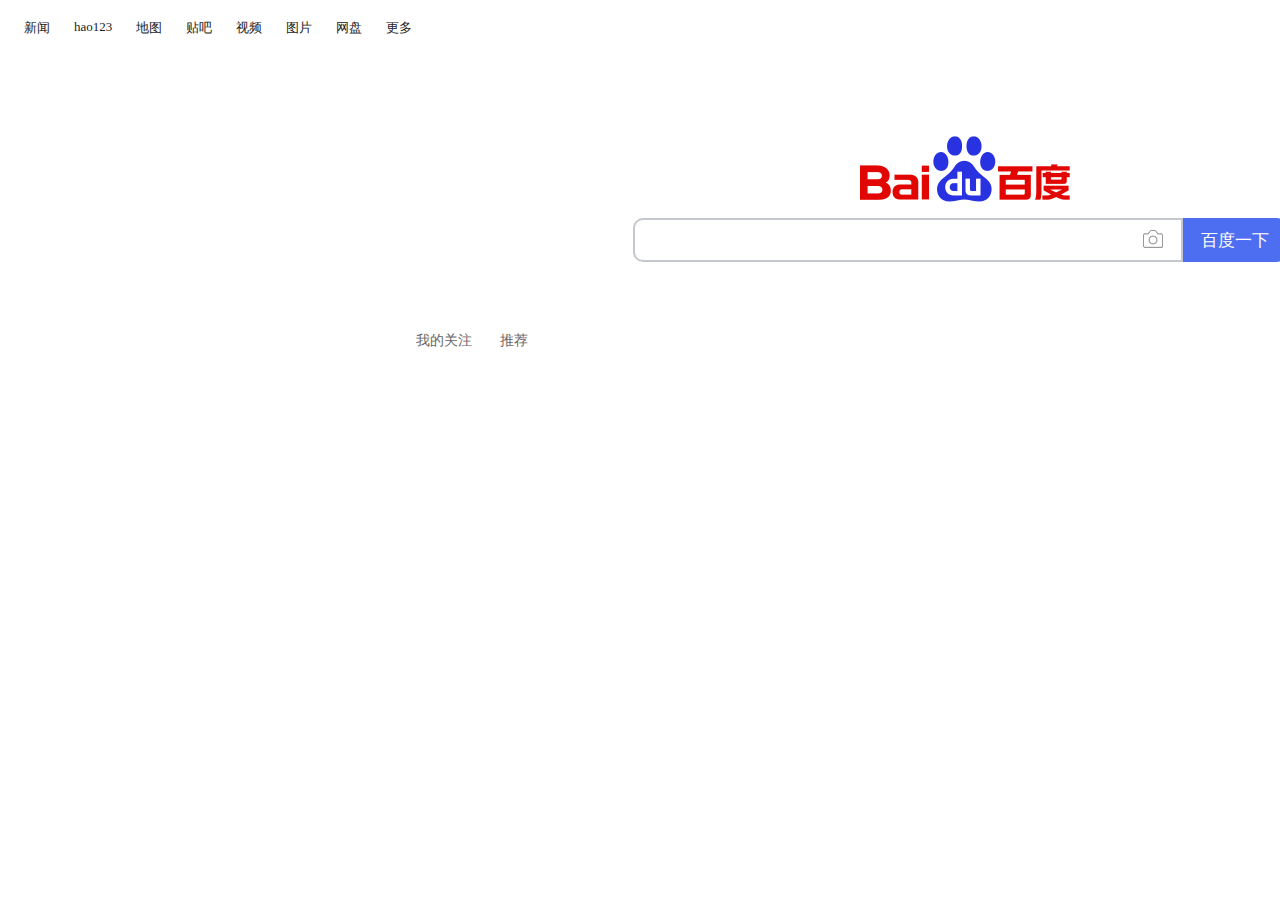
==== baidu/index.html @ 2cea9a26 "tijiaowenjian" ====
<!DOCTYPE html>
<html lang="en">
<head>
    <meta charset="UTF-8">
    <meta name="viewport" content="width=device-width, initial-scale=1.0">
    <title>百度一下，你就知道</title>
    <link rel="shortcut icon" href="favicon.ico" type="image/x-icon">
    <link rel="stylesheet" href="./index.css">
    <link rel="stylesheet" href="./iconfont/iconfont.css">
</head>
<body>
    <div class="upper">
        <div class="left">
            <a href="#">新闻</a>
            <a href="#">hao123</a>
            <a href="#">地图</a>
            <a href="#">贴吧</a>
            <a href="#">视频</a>
            <a href="#">图片</a>
            <a href="#">网盘</a>
            <a href="#">更多</a>
        </div>
        <div class="right">
            <div class="weather">
                <span class="city" >上饶</span>
                <img src="images/a2.png" alt="图片">
                <span class="temperature">35℃</span>
            </div>
            <span class="quality">优</span>
            <span class="settings">设置</span>
            <a href="#" class="avatar">
                <img  src="images/a3.png" alt="头像">
                <span>用户名</span>
            </a>
        </div>
    </div>
    <div class="head">
        <a href="#"><img src="images/a4.png" alt="baidu" width="270" height="129"></a>
        <div class="input">
            <input type="text"><i class="icon"></i><button>百度一下</button>
        </div>
    </div>
    <div class="tail">
        <div class="nav">
            <span class="follow">我的关注</span>
            <span class="recommended">推荐</span>

            <div class="custom"><span class="iconfont icon-a-tianjiawukuang"></span>自定义</div>
        </div>
    </div>
</body>
</html>
---- baidu/index.css ----
*{
    margin : 0;
    padding: 0;
    box-sizing: border-box;
}

.upper{
    display: flex;
    justify-content: space-between;
    text-decoration: none;
    width: 1920px;
    height: 60px;
    font-size: 13px;
    padding: 0 0 0 24px;
}
.upper .left{
    width: 441px;
    height: 60px;
    display: flex;
}

.upper .right{
    width: 512.47px;
    height: 60px;
    display: flex;
    padding: 0 24px 0 200px;
}
.upper .left a{
    text-decoration: none;
    color: #222222;
    margin: 19px 24px 0 0;
    padding: 0 0 19px;
}

.upper .right .weather{
    margin-left: 18.47px;
}

.upper .right .weather:hover{
    color: rgb(37, 139, 223);
    cursor: pointer;
}

.upper .right .quality:hover{
    cursor: default;
}

.upper .right .settings:hover{
    color: rgb(37, 139, 223);
    cursor: pointer;
}

.upper .right .weather span{
    display: inline-block;
}

.upper .right .quality{
    display: inline-block;
    color: #fff;
    font-size: 12px;
    width: 24px;
    height: 18px;
    
    margin: 19px 0 0 0;
    padding: 0 6px;
    background-color: #20a00f;
    border-radius: 9px;
}

.upper .right .city{
    margin: 19px 3px 0 0;
}

.upper .right .temperature{
    margin: 19px 4px 0 2px;
}

.upper .right .settings{
    display: inline-block;
    margin: 19px 0 0 24px;
}

.upper .right .weather img{
    vertical-align: middle;
    display: inline-block;
    width: 23px;
    height: 23px;
    margin: auto 0;
}

.upper .right .avatar {
    display: inline-block;
    text-decoration: none;
    margin: 15px 0 0 24px;
}

.upper .right .avatar img{
    display: inline-block;
    width: 28px;
    height: 28px;
    vertical-align: top;
    padding: 2px;
    border-radius: 50%;
    border: 1px solid #5c6bc5;
}

.upper .right .avatar span{
    display: inline-block;
    margin: 5px 0 0 6px;
}

.upper a:hover{
    color: rgb(37, 139, 223);
}

.head{
    text-align: center;
    width: 654px;
    height: 254px;
    margin: 0 633px;
}


.head img{
    margin: 25px 0 0 10px;
}

.head .input{
    width: 654px;
    height: 44px;
    position: relative;
}

.head input{
    width: 550px;
    height: 44px;
    font-size: 17px;
    padding: 12px 87px 12px 16px;
    border-radius: 10px 0 0 10px;
    border: 2px solid #c4c7ce;
}

.head .icon{
    width: 20px;
    height: 20px;
    display: inline-block;
    background-image: url(images/a5.png);
    background-repeat: no-repeat;
    background-size: 100%;
    position: absolute;
    top: 50%;
    right: 114px;
    transform: translate(-50%,-50%);
}

.head .icon:hover{
    background-position:0 110%;
    cursor: pointer;
}

.head button{
    width: 104px;
    height: 44px;
    font-size: 17px;
    color: #fff;
    background-color: #4E6EF2;
    border-radius: 0 10px 10px 0;
    border-width: 0;
    vertical-align: top;

    line-height: 45px;
}

.head input:focus {
    border: 2px solid #4E6EF2;
    outline: none;
}

.tail{
    width: 1152px;
    height: 334px;
    margin: 0 384px;
    padding: 14px 32px 0;
}

.tail .nav{
    width: 1088px;
    height: 30px;
    font-size: 14px;
    position: relative;
}

.tail .nav .follow{
    display: inline-block;
    color:#696666;
    width: 56px;
    height: 26px;
    margin: 4px 24px 0 0;
}

.tail .nav .recommended{
    display: inline-block;
    color:#696666;
    width: 28px;
    height: 26px;
    margin: 4px 24px 0 0;
}

.tail .nav .custom{
    display: inline-block;
    height: 30px;
    line-height: 30px;
    right: 0;
    position: absolute;
}

.tail .nav .custom .iconfont{
    font-size: 14px;
    color: #696666;
    font-weight: 700;
    display: inline-block;
    margin-right: 5px;
}

.tail .nav .follow:hover{
    color: #000;
    cursor: pointer;
}

.tail .nav .recommended:hover{
    color: #000;
    cursor: pointer;
}

.tail .nav .custom:hover,.tail .nav .custom:hover .iconfont{
    color: #4E6EF2;
    cursor: pointer;
}
---- baidu/iconfont/iconfont.css ----
@font-face {
  font-family: "iconfont"; /* Project id 4168421 */
  src: url('iconfont.woff2?t=1689685602405') format('woff2'),
       url('iconfont.woff?t=1689685602405') format('woff'),
       url('iconfont.ttf?t=1689685602405') format('truetype');
}

.iconfont {
  font-family: "iconfont" !important;
  font-size: 16px;
  font-style: normal;
  -webkit-font-smoothing: antialiased;
  -moz-osx-font-smoothing: grayscale;
}

.icon-Wordwendang:before {
  content: "\e723";
}

.icon-zonghefenxiA:before {
  content: "\e724";
}

.icon-shixinjiantouxiangzuo:before {
  content: "\e725";
}

.icon-yinle:before {
  content: "\e726";
}

.icon-a-xiazaidaoru:before {
  content: "\e727";
}

.icon-wangluoshebei:before {
  content: "\e728";
}

.icon-shuangliepailie:before {
  content: "\e729";
}

.icon-a-wenjianjiapeizhi:before {
  content: "\e72a";
}

.icon-a-wenjiankugengxin:before {
  content: "\e72b";
}

.icon-tongjigailan:before {
  content: "\e72c";
}

.icon-yibiaopan:before {
  content: "\e72d";
}

.icon-a-xiangxiafang:before {
  content: "\e72e";
}

.icon-shuaxin:before {
  content: "\e72f";
}

.icon-a-bianjishujuluru:before {
  content: "\e64b";
}

.icon-baocun:before {
  content: "\e64c";
}

.icon-bofang:before {
  content: "\e64d";
}

.icon-baogao:before {
  content: "\e64e";
}

.icon-a-chehuizhongzhi:before {
  content: "\e64f";
}

.icon-bingtu:before {
  content: "\e650";
}

.icon-bianjiC:before {
  content: "\e651";
}

.icon-bianjiA:before {
  content: "\e652";
}

.icon-a-bofangfang:before {
  content: "\e653";
}

.icon-bianjiB:before {
  content: "\e654";
}

.icon-biaoji:before {
  content: "\e655";
}

.icon-chuizhijuzhongduiqi:before {
  content: "\e656";
}

.icon-a-danxiangzuo:before {
  content: "\e657";
}

.icon-beizhu:before {
  content: "\e658";
}

.icon-a-bofangyuan:before {
  content: "\e659";
}

.icon-dingduiqi:before {
  content: "\e65a";
}

.icon-chuchangpeizhi:before {
  content: "\e65b";
}

.icon-diduiqi:before {
  content: "\e65c";
}

.icon-ditu:before {
  content: "\e65d";
}

.icon-a-gengduoheng:before {
  content: "\e65e";
}

.icon-fangda:before {
  content: "\e65f";
}

.icon-denglu:before {
  content: "\e660";
}

.icon-a-bofangshixin:before {
  content: "\e661";
}

.icon-a-danxiangyou:before {
  content: "\e662";
}

.icon-fanhui:before {
  content: "\e663";
}

.icon-dayin:before {
  content: "\e664";
}

.icon-feiqi:before {
  content: "\e665";
}

.icon-erweima:before {
  content: "\e666";
}

.icon-a-jianquyuan:before {
  content: "\e667";
}

.icon-hulianwang:before {
  content: "\e668";
}

.icon-a-jianquwukuang:before {
  content: "\e669";
}

.icon-a-gengduoshu:before {
  content: "\e66a";
}

.icon-a-jianqufang:before {
  content: "\e66b";
}

.icon-dingwei:before {
  content: "\e66c";
}

.icon-erji:before {
  content: "\e66d";
}

.icon-fuwuqi:before {
  content: "\e66e";
}

.icon-fuzhi:before {
  content: "\e66f";
}

.icon-a-hengpaicaidan:before {
  content: "\e670";
}

.icon-fangdabili:before {
  content: "\e671";
}

.icon-jihua:before {
  content: "\e672";
}

.icon-a-jianquwukuang-1:before {
  content: "\e673";
}

.icon-jiance:before {
  content: "\e674";
}

.icon-keshihua:before {
  content: "\e675";
}

.icon-jiangxu:before {
  content: "\e676";
}

.icon-bianjiD:before {
  content: "\e677";
}

.icon-jiesuo:before {
  content: "\e678";
}

.icon-fuzhiwendang:before {
  content: "\e679";
}

.icon-danhangpailie:before {
  content: "\e67a";
}

.icon-fujian:before {
  content: "\e67b";
}

.icon-jianqie:before {
  content: "\e67c";
}

.icon-gugeliulanqi:before {
  content: "\e67d";
}

.icon-nanxing:before {
  content: "\e67e";
}

.icon-pingpupailie:before {
  content: "\e67f";
}

.icon-diqu:before {
  content: "\e680";
}

.icon-jiance-1:before {
  content: "\e681";
}

.icon-a-liebiaobiaodan:before {
  content: "\e682";
}

.icon-a-mimasuoding:before {
  content: "\e683";
}

.icon-a-miyuemima:before {
  content: "\e684";
}

.icon-kongwendang:before {
  content: "\e685";
}

.icon-a-jianzhuqiye:before {
  content: "\e686";
}

.icon-nvxing:before {
  content: "\e687";
}

.icon-a-mulucaidan:before {
  content: "\e688";
}

.icon-peizhiD:before {
  content: "\e689";
}

.icon-juzhongduiqi:before {
  content: "\e68a";
}

.icon-a-qiehuanjiaohuan:before {
  content: "\e68b";
}

.icon-a-mubiaobanbenxinxiB:before {
  content: "\e68c";
}

.icon-mulu:before {
  content: "\e68d";
}

.icon-kexinpeizhiA:before {
  content: "\e68e";
}

.icon-a-qingkongcachu:before {
  content: "\e68f";
}

.icon-liebiaopailie:before {
  content: "\e690";
}

.icon-luyin:before {
  content: "\e691";
}

.icon-lishijilu:before {
  content: "\e692";
}

.icon-mokuai:before {
  content: "\e693";
}

.icon-a-jingshisanjiao:before {
  content: "\e694";
}

.icon-a-mubiaobiaoji:before {
  content: "\e695";
}

.icon-liuchengtu:before {
  content: "\e696";
}

.icon-peizhiC:before {
  content: "\e697";
}

.icon-guanliandujuzhen:before {
  content: "\e698";
}

.icon-peizhiB:before {
  content: "\e699";
}

.icon-jiance-2:before {
  content: "\e69a";
}

.icon-jingshi:before {
  content: "\e69b";
}

.icon-peizhiA:before {
  content: "\e69c";
}

.icon-piliangshezhi:before {
  content: "\e69d";
}

.icon-qingli:before {
  content: "\e69e";
}

.icon-a-quxiaoguanbi:before {
  content: "\e69f";
}

.icon-quanjupeizhi:before {
  content: "\e6a0";
}

.icon-quanjushijiao:before {
  content: "\e6a1";
}

.icon-a-quxiaofang:before {
  content: "\e6a2";
}

.icon-riqi:before {
  content: "\e6a3";
}

.icon-a-quxiaoyuan:before {
  content: "\e6a4";
}

.icon-quanping:before {
  content: "\e6a5";
}

.icon-a-renzhenganquan-2:before {
  content: "\e6a6";
}

.icon-qunzu:before {
  content: "\e6a7";
}

.icon-quanzhongjuzhen:before {
  content: "\e6a8";
}

.icon-shixinjiantouxiangyou:before {
  content: "\e6a9";
}

.icon-a-quxiaochehuizhongzhi:before {
  content: "\e6aa";
}

.icon-a-shengyinguan:before {
  content: "\e6ab";
}

.icon-a-renzhenganquan-1:before {
  content: "\e6ac";
}

.icon-shanchuyonghu:before {
  content: "\e6ad";
}

.icon-quanxian:before {
  content: "\e6ae";
}

.icon-shaixuan:before {
  content: "\e6af";
}

.icon-shangyige:before {
  content: "\e6b0";
}

.icon-shezhi-2:before {
  content: "\e6b1";
}

.icon-shipin:before {
  content: "\e6b2";
}

.icon-a-tingzhiyuan:before {
  content: "\e6b3";
}

.icon-shezhi-1:before {
  content: "\e6b4";
}

.icon-shensuo:before {
  content: "\e6b5";
}

.icon-shijian:before {
  content: "\e6b6";
}

.icon-a-tianjiawukuang:before {
  content: "\e6b7";
}

.icon-shenhe:before {
  content: "\e6b8";
}

.icon-shouyeC:before {
  content: "\e6b9";
}

.icon-a-shangchuandaochu:before {
  content: "\e6ba";
}

.icon-shupai:before {
  content: "\e6bb";
}

.icon-suoxiaobili:before {
  content: "\e6bc";
}

.icon-shouyeB:before {
  content: "\e6bd";
}

.icon-a-shengyinkai:before {
  content: "\e6be";
}

.icon-shuangliepailie-1:before {
  content: "\e6bf";
}

.icon-sousuo1:before {
  content: "\e6c0";
}

.icon-shujuhuanyuan:before {
  content: "\e6c1";
}

.icon-tongbu:before {
  content: "\e6c2";
}

.icon-xiangyingchuzhi:before {
  content: "\e6c3";
}

.icon-Excelwendang:before {
  content: "\e6c4";
}

.icon-a-xiangshangjiantou:before {
  content: "\e6c5";
}

.icon-tijiao:before {
  content: "\e6c6";
}

.icon-wenben:before {
  content: "\e6c7";
}

.icon-a-yinyonglianjie-1:before {
  content: "\e6c8";
}

.icon-PDFwendang:before {
  content: "\e6c9";
}

.icon-weizhiwendang:before {
  content: "\e6ca";
}

.icon-yonghuguanli:before {
  content: "\e6cb";
}

.icon-xiangyou:before {
  content: "\e6cc";
}

.icon-PPTwendang:before {
  content: "\e6cd";
}

.icon-a-tiqushangchuan:before {
  content: "\e6ce";
}

.icon-a-yinyonglianjie-2:before {
  content: "\e6cf";
}

.icon-niantie:before {
  content: "\e6d0";
}

.icon-xiangxia:before {
  content: "\e6d1";
}

.icon-xiangzuozhedie:before {
  content: "\e6d2";
}

.icon-youduiqi:before {
  content: "\e6d3";
}

.icon-xieyi:before {
  content: "\e6d4";
}

.icon-xinxi:before {
  content: "\e6d5";
}

.icon-zonghefenxiC:before {
  content: "\e6d6";
}

.icon-a-wanchenggouxuanfang:before {
  content: "\e6d7";
}

.icon-sousuofenlei:before {
  content: "\e6d8";
}

.icon-a-zhuanfafenxiang:before {
  content: "\e6d9";
}

.icon-a-xiangzuoshuangxian:before {
  content: "\e6da";
}

.icon-a-xiangxiashuangxian:before {
  content: "\e6db";
}

.icon-wendang:before {
  content: "\e6dc";
}

.icon-a-tianjiafang:before {
  content: "\e6dd";
}

.icon-a-xiangshangfang:before {
  content: "\e6de";
}

.icon-yanjing:before {
  content: "\e6df";
}

.icon-a-tongzhijingshi:before {
  content: "\e6e0";
}

.icon-a-xiangshangyuan:before {
  content: "\e6e1";
}

.icon-yonghu:before {
  content: "\e6e2";
}

.icon-a-xuanzhongyuan:before {
  content: "\e6e3";
}

.icon-a-touxiangyuan:before {
  content: "\e6e4";
}

.icon-a-xuanzhongfang:before {
  content: "\e6e5";
}

.icon-a-xiangyoufang:before {
  content: "\e6e6";
}

.icon-a-tubiaowukuang:before {
  content: "\e6e7";
}

.icon-a-xiangzuojiantou:before {
  content: "\e6e8";
}

.icon-wenjianjia:before {
  content: "\e6e9";
}

.icon-a-xiangxiayuan:before {
  content: "\e6ea";
}

.icon-a-weixuanzhongyuan:before {
  content: "\e6eb";
}

.icon-xiangzuo:before {
  content: "\e6ec";
}

.icon-a-zhuanhuanqiehuan:before {
  content: "\e6ed";
}

.icon-shixinjiantouxiangshang:before {
  content: "\e6ee";
}

.icon-a-tijiaoshangchuantiqu:before {
  content: "\e6ef";
}

.icon-tubiao:before {
  content: "\e6f0";
}

.icon-a-zantingyuan:before {
  content: "\e6f1";
}

.icon-a-xiangzuofang:before {
  content: "\e6f2";
}

.icon-a-shangchuanyun:before {
  content: "\e6f3";
}

.icon-youjian:before {
  content: "\e6f4";
}

.icon-zuixiaohua:before {
  content: "\e6f5";
}

.icon-tuichu:before {
  content: "\e6f6";
}

.icon-shuangliepailie-2:before {
  content: "\e6f7";
}

.icon-yiwen:before {
  content: "\e6f8";
}

.icon-shujubeifen:before {
  content: "\e6f9";
}

.icon-xitonggengxin:before {
  content: "\e6fa";
}

.icon-shixinjiantouxiangxia:before {
  content: "\e6fb";
}

.icon-xiangyouzhankai:before {
  content: "\e6fc";
}

.icon-yingyongfuwu:before {
  content: "\e6fd";
}

.icon-a-tingzhiwukuang:before {
  content: "\e6fe";
}

.icon-tianjiayonghu:before {
  content: "\e6ff";
}

.icon-yincang:before {
  content: "\e700";
}

.icon-a-xiangzuoyuan:before {
  content: "\e701";
}

.icon-xiangshang:before {
  content: "\e702";
}

.icon-a-xiangyoushuangxian:before {
  content: "\e703";
}

.icon-USB:before {
  content: "\e704";
}

.icon-tupianwenjian:before {
  content: "\e705";
}

.icon-yingpian:before {
  content: "\e706";
}

.icon-wuxiaoyonghu:before {
  content: "\e707";
}

.icon-shouyeA:before {
  content: "\e708";
}

.icon-tuichudenglu:before {
  content: "\e709";
}

.icon-yonghuxieyi:before {
  content: "\e70a";
}

.icon-IEliulanqi:before {
  content: "\e70b";
}

.icon-a-xiangxiajiantou:before {
  content: "\e70c";
}

.icon-a-xiazaiyun:before {
  content: "\e70d";
}

.icon-youxiaoyonghu:before {
  content: "\e70e";
}

.icon-qinglihuancun:before {
  content: "\e70f";
}

.icon-yunweigongju:before {
  content: "\e710";
}

.icon-zhexiantu:before {
  content: "\e711";
}

.icon-IEliulanqi-1:before {
  content: "\e712";
}

.icon-a-weixuanzhongfang:before {
  content: "\e713";
}

.icon-tuichuquanping:before {
  content: "\e714";
}

.icon-shengxu:before {
  content: "\e715";
}

.icon-tuichuquanju:before {
  content: "\e716";
}

.icon-a-touxiangfang:before {
  content: "\e717";
}

.icon-a-tianjiayuan:before {
  content: "\e718";
}

.icon-a-xinjiantianjiawendang:before {
  content: "\e719";
}

.icon-a-wanchenggouxuanyuan:before {
  content: "\e71a";
}

.icon-shanchu1:before {
  content: "\e71b";
}

.icon-zuoduiqi:before {
  content: "\e71c";
}

.icon-a-xiangyoujiantou:before {
  content: "\e71d";
}

.icon-a-xiangyouyuan:before {
  content: "\e71e";
}

.icon-a-zhuanfafenxiang1:before {
  content: "\e71f";
}

.icon-a-xiangshangshuangxian:before {
  content: "\e720";
}

.icon-a-zantingwukuang:before {
  content: "\e721";
}

.icon-xiayige:before {
  content: "\e722";
}

.icon-jiantou-01:before {
  content: "\e610";
}

.icon-sousuo:before {
  content: "\e611";
}

.icon-shanchu:before {
  content: "\e612";
}

.icon-shezhi:before {
  content: "\e613";
}

.icon-paizhao:before {
  content: "\e614";
}

.icon-shuzhuo:before {
  content: "\e624";
}

.icon-zhinengmensuo:before {
  content: "\e625";
}
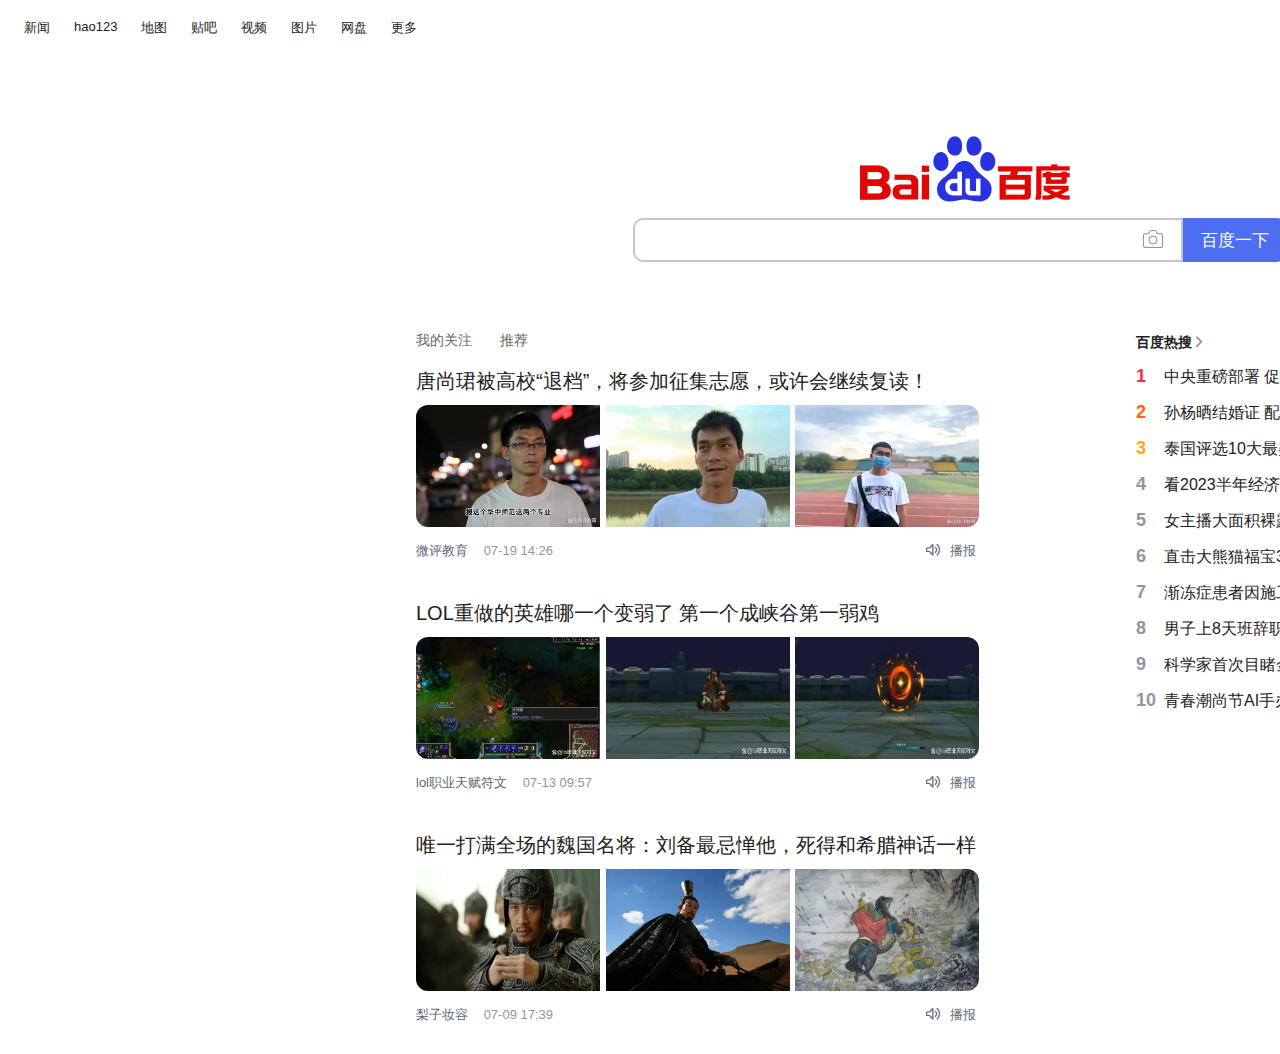
==== commit 0692e2bf: "tijiaowenjian" ====
--- a/baidu/index.html
+++ b/baidu/index.html
@@ -46,6 +46,68 @@
             <span class="recommended">推荐</span>
 
             <div class="custom"><span class="iconfont icon-a-tianjiawukuang"></span>自定义</div>
+            <div class="hot">
+                <a href="#" class="hotSearch">百度热搜<span class="iconfont icon-xiangyou"></span></a>
+                <a href="#" class="switch"><span class="iconfont icon-shuaxin"></span>换一换</a>
+            </div>
+        </div>
+        <div class="content">
+            <span class="left">
+                <a href="#">
+                    <div>唐尚珺被高校“退档”，将参加征集志愿，或许会继续复读！</div>
+                    <img src="images/t1.webp" class="img1">
+                    <img src="images/t2.webp" class="img2">
+                    <img src="images/t3.webp" class="img3">
+                </a>
+                <div class="bottom">
+                    <span class="author">微评教育</span>
+                    <span class="time">07-19 14:26</span>
+                    <span class="broadcast">
+                        <span class="iconfont icon-a-shengyinkai"></span>
+                        播报
+                    </span>
+                </div>
+                <a href="#">
+                    <div>LOL重做的英雄哪一个变弱了 第一个成峡谷第一弱鸡</div>
+                    <img src="images/t4.webp" class="img1">
+                    <img src="images/t5.webp" class="img2">
+                    <img src="images/t6.webp" class="img3">
+                </a>
+                <div class="bottom">
+                    <span class="author">lol职业天赋符文</span>
+                    <span class="time">07-13 09:57</span>
+                    <span class="broadcast">
+                        <span class="iconfont icon-a-shengyinkai"></span>
+                        播报
+                    </span>
+                </div>
+                <a href="#">
+                    <div>唯一打满全场的魏国名将：刘备最忌惮他，死得和希腊神话一样</div>
+                    <img src="images/t7.webp" class="img1">
+                    <img src="images/t8.webp" class="img2">
+                    <img src="images/t9.webp" class="img3">
+                </a>
+                <div class="bottom">
+                    <span class="author">梨子妆容</span>
+                    <span class="time">07-09 17:39</span>
+                    <span class="broadcast">
+                        <span class="iconfont icon-a-shengyinkai"></span>
+                        播报
+                    </span>
+                </div>
+            </span>
+            <span class="right">
+                <a href="#"><span class="first">1</span>中央重磅部署 促进民营经济</a>
+                <a href="#"><span class="second">2</span>孙杨晒结婚证 配文“抬头见喜”</a>
+                <a href="#"><span class="third">3</span>泰国评选10大最美中国女演员</a>
+                <a href="#"><span>4</span>看2023半年经济 消费贡献率超七成</a>
+                <a href="#"><span>5</span>女主播大面积裸露推荐隆胸产品被罚</a>
+                <a href="#"><span>6</span>直击大熊猫福宝3岁生日派对</a>
+                <a href="#"><span>7</span>渐冻症患者因施工断电去世 国网回应</a>
+                <a href="#"><span>8</span>男子上8天班辞职要公司赔偿100万</a>
+                <a href="#"><span>9</span>科学家首次目睹金属自我修复过程</a>
+                <a href="#"><span>10</span>青春潮尚节AI手办请求出战</a>
+            </span>
         </div>
     </div>
 </body>
--- a/baidu/index.css
+++ b/baidu/index.css
@@ -2,6 +2,7 @@
     margin : 0;
     padding: 0;
     box-sizing: border-box;
+    font-family: Arial, Helvetica, sans-serif;
 }
 
 .upper{
@@ -207,7 +208,7 @@
 }
 
 .tail .nav .custom{
-    display: inline-block;
+    display: none;
     height: 30px;
     line-height: 30px;
     right: 0;
@@ -227,6 +228,11 @@
     cursor: pointer;
 }
 
+.tail .nav .follow:focus+.custom{
+    display: inline-block;
+}
+
+
 .tail .nav .recommended:hover{
     color: #000;
     cursor: pointer;
@@ -236,3 +242,190 @@
     color: #4E6EF2;
     cursor: pointer;
 }
+
+.tail .nav .hot{
+    display: inline-flex;
+    width: 368px;
+    height: 24px;
+    justify-content: space-between;
+    position: absolute;
+    right: 0;
+    bottom: 0;
+}
+
+.tail .nav .hot .hotSearch{
+    display: inline-block;
+    font-weight: 700;
+    font-size: 14px;
+    text-decoration: none;
+    color: #222222;
+}
+
+.tail .nav .hot .hotSearch .iconfont{
+    font-size: 14px;
+    color: #9195A3;
+}
+
+.tail .nav .hot .hotSearch:hover,
+.tail .nav .hot .hotSearch:hover .iconfont{
+    color: #2f56f0;
+}
+
+.tail .nav .hot .switch{
+    display: inline-block;
+    font-size: 14px;
+    text-decoration: none;
+    color: #626675;
+}
+
+.tail .nav .hot .switch:hover{
+    color: #4056d3;
+}
+
+.tail .nav .hot .switch .iconfont{
+    display: inline-block;
+    font-size: 10px;
+    margin: 0 6px 0 0;
+    transition: all 0.3s;
+}
+
+.tail .nav .hot .switch:focus .iconfont{
+    transform: rotate(180deg);
+}
+
+.tail .content{
+    position: relative;
+}
+
+.tail .content .left{
+    display: inline-block;
+    width: 720px;
+}
+
+.tail .content .left a{
+    font-size: 20px;
+    padding: 10px 0;
+    display: block;
+    text-decoration: none;
+}
+
+.tail .content .left a div{
+    color: #222222;
+    margin: 0 0 10px;
+}
+
+.tail .content .left a div:hover{
+    color: #4056d3;
+}
+
+
+.tail .content .left .bottom{
+    color: #222222;
+    font-size: 13px;
+    margin: 0 0 30px;
+    position: relative;
+}
+
+.tail .content .left .bottom .broadcast .iconfont{
+    font-size: 14px;
+    margin: 0 6px 0 0;
+}
+
+.tail .content .left .bottom .broadcast{
+    display: inline-block;
+    color: #626675;
+    position: absolute;
+    right: 160px;
+    cursor: pointer;
+}
+
+.tail .content .left .bottom .broadcast:hover{
+    color: #4056d3;
+}
+
+.tail .content .left a i{
+    display: inline-block;
+    width: 184px;
+    height: 122px;
+    background-size: 100%;
+    overflow: hidden;
+}
+
+.tail .content .left a img{
+    display: inline-block;
+    width: 184px;
+    height: 122px;
+    overflow: hidden;
+}
+
+.tail .content .left .bottom .author{
+    font-size: 13px;
+    color: #626675;
+    margin: 0 12px 0 0;
+    cursor: pointer;
+}
+
+.tail .content .left .bottom .time{
+    color: #9195A3;
+    cursor: default;
+}
+
+.tail .content .left a .img1{
+    border-radius: 12px 0 0 12px;
+}
+
+
+.tail .content .left a .img3{
+    border-radius:0 12px 12px 0;
+}
+
+.tail .content .right{
+    display: inline-block;
+    position: absolute;
+    top: 0;
+    right: 0;
+    width: 368px;
+}
+
+.tail .content .right a{
+    display: inline-block;
+    width: 368px;
+    height: 36px;
+    line-height: 36px;
+    font-size: 16px;
+    text-decoration: none;
+    color: #222222;
+}
+
+.tail .content .right a:hover{
+    color: #4056d3;
+    text-decoration: underline;
+}
+
+.tail .content .right a span{
+    display: inline-block;
+    width: 22px;
+    height: 36px;
+    
+    font-size:18px;
+    font-weight: 600;
+    margin: 0 6px 0 0;
+    color: #9195A3;
+    text-decoration: none;
+}
+
+.tail .content .right a .first{
+    color: #FE2D46;
+}
+
+.tail .content .right a .second{
+    color: #f60;
+}
+
+.tail .content .right a .third{
+    color: #FAA90E;
+}
+/* 
+.tail .content .right a:visited{
+    color: #626675;
+} */